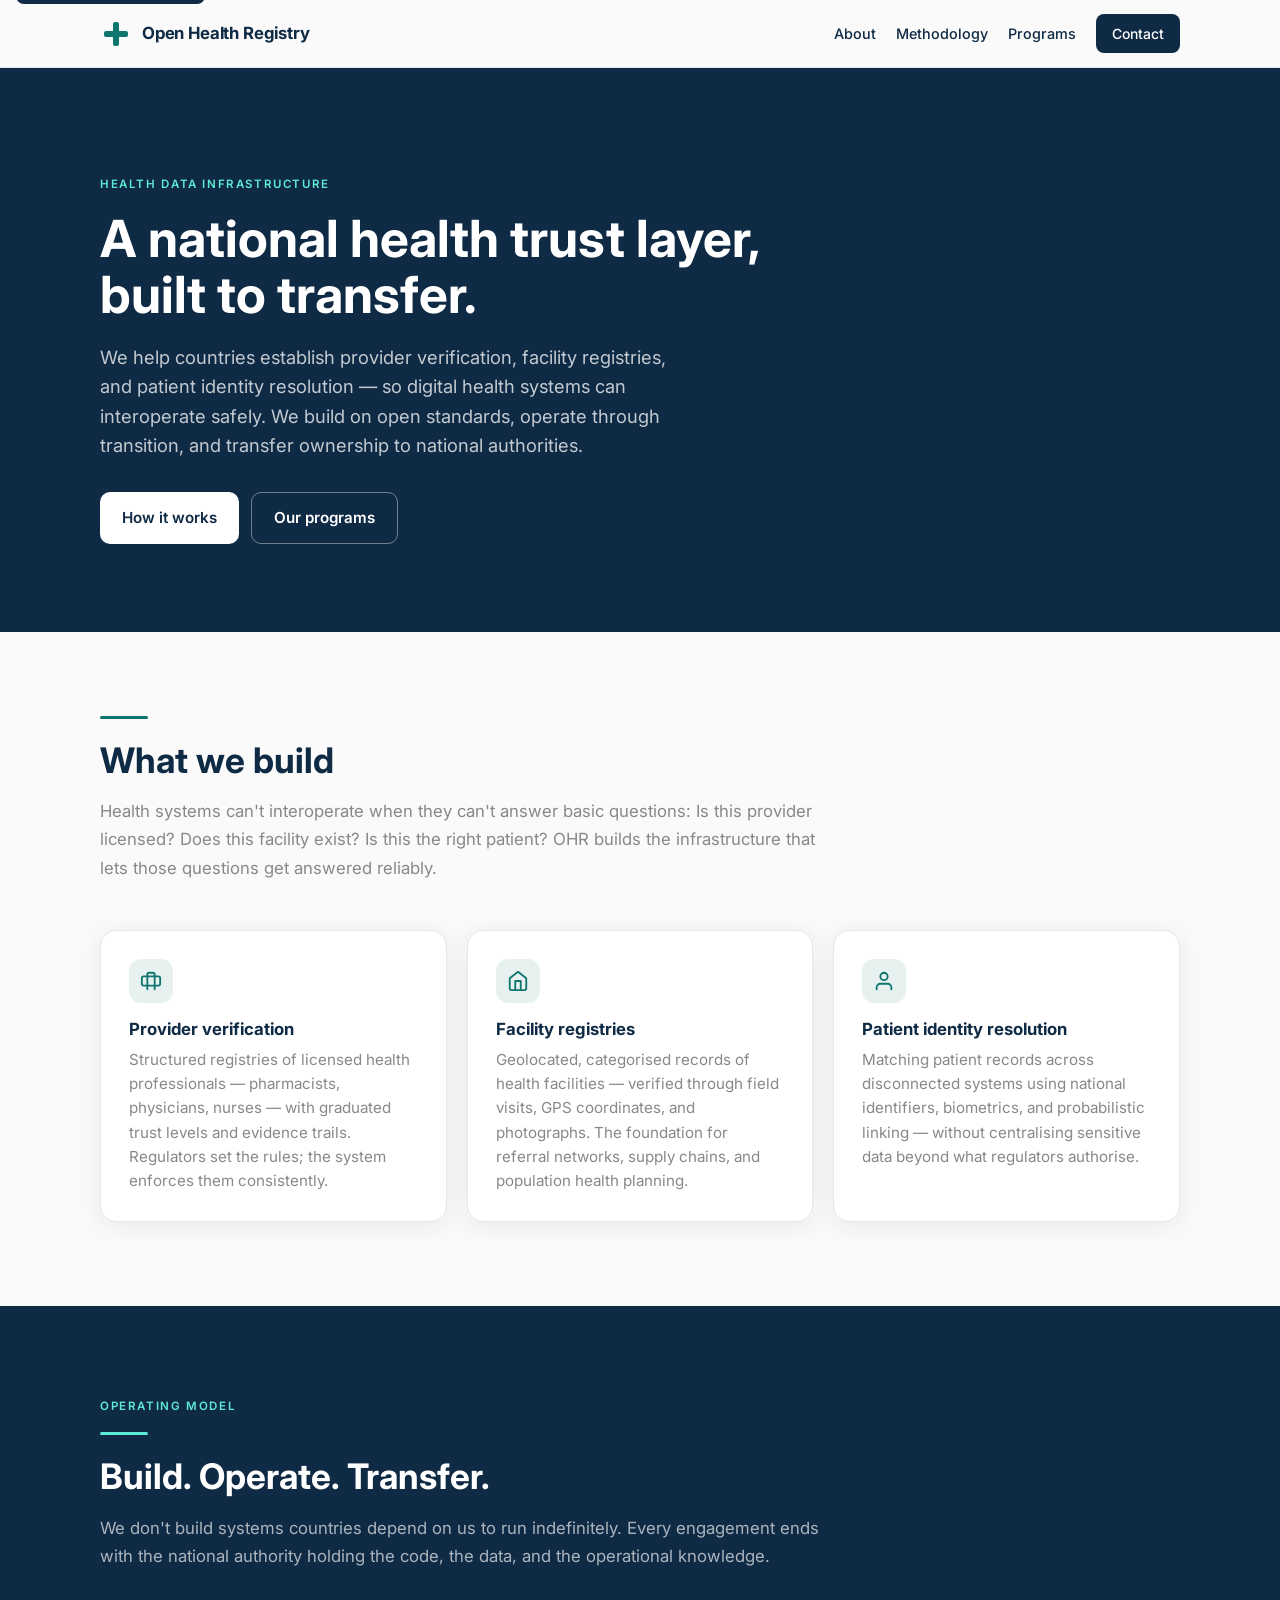
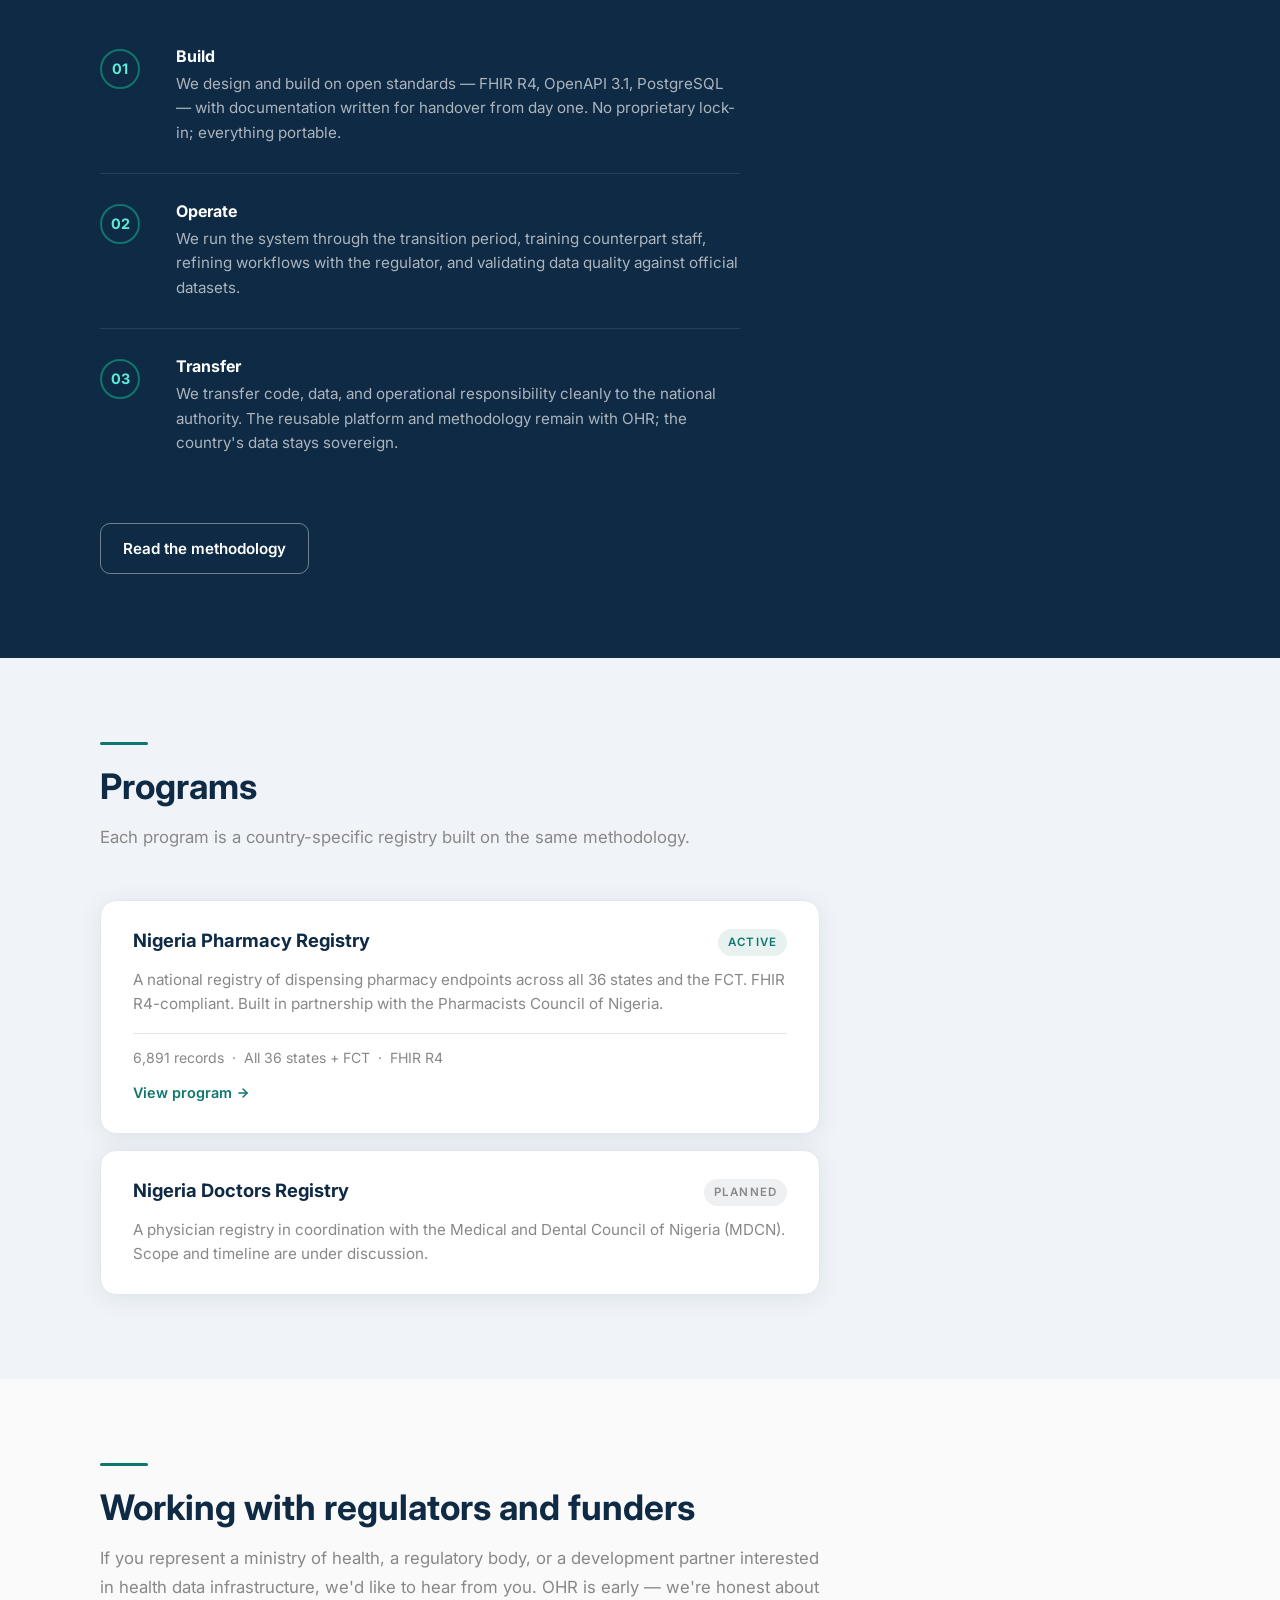
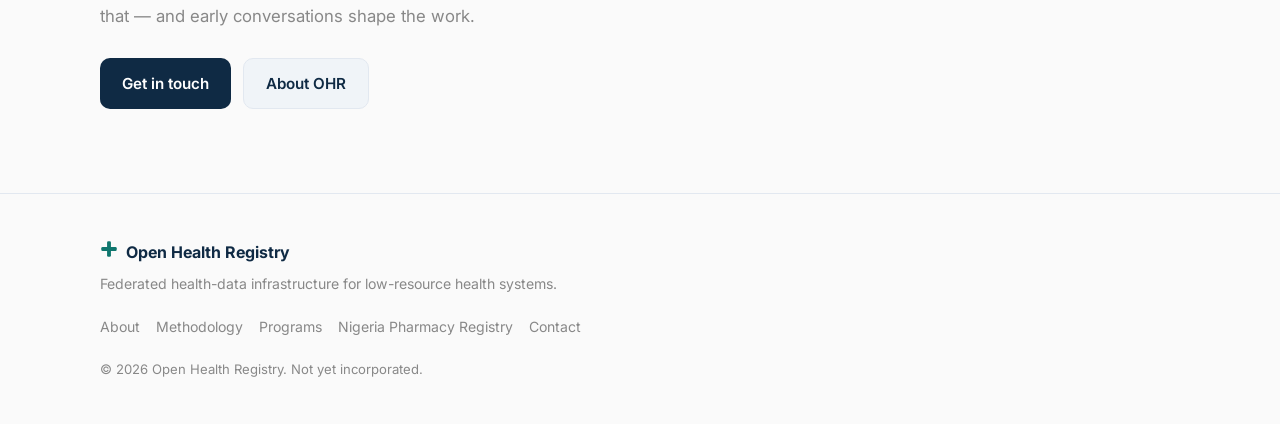
==== index.html @ f9b53a75 "Initial OHR site — plain HTML/CSS/JS, all pages Scaffolds the full Open Health Registry brochureware" ====
<!DOCTYPE html>
<html lang="en">
<head>
  <meta charset="UTF-8">
  <meta name="viewport" content="width=device-width, initial-scale=1.0">
  <title>Open Health Registry — National health trust infrastructure</title>
  <meta name="description" content="Open Health Registry helps countries establish a national health trust layer — provider verification, facility registries, and patient identity resolution — so digital health systems can interoperate safely.">
  <link rel="canonical" href="https://openhealthregistry.org/">

  <!-- Open Graph -->
  <meta property="og:title" content="Open Health Registry">
  <meta property="og:description" content="Provider verification, facility registries, and patient identity resolution for low-resource health systems.">
  <meta property="og:type" content="website">
  <meta property="og:url" content="https://openhealthregistry.org/">

  <!-- Google Fonts -->
  <link rel="preconnect" href="https://fonts.googleapis.com">
  <link rel="preconnect" href="https://fonts.gstatic.com" crossorigin>
  <link href="https://fonts.googleapis.com/css2?family=Inter:wght@400;500;600;700&display=swap" rel="stylesheet">

  <!-- Google Analytics (GA4) -->
  <script async src="https://www.googletagmanager.com/gtag/js?id=G-XXXXXXXXXX"></script>
  <script>window.dataLayer=window.dataLayer||[];function gtag(){dataLayer.push(arguments);}gtag('js',new Date());gtag('config','G-XXXXXXXXXX');</script>

  <link rel="stylesheet" href="styles.css">

  <!-- Structured Data -->
  <script type="application/ld+json">
  {
    "@context": "https://schema.org",
    "@type": "Organization",
    "name": "Open Health Registry",
    "url": "https://openhealthregistry.org",
    "description": "Federated health-data infrastructure for low-resource health systems.",
    "founder": {
      "@type": "Person",
      "name": "Bernard Fatoye",
      "jobTitle": "Founder"
    }
  }
  </script>
</head>
<body>

<a class="skip-link" href="#main">Skip to main content</a>

<!-- ── Header ──────────────────────────────────────────── -->
<header class="site-header">
  <div class="container">
    <div class="header-inner">
      <a href="/" class="brand" aria-label="Open Health Registry home">
        <span class="brand-cross" aria-hidden="true">
          <svg viewBox="0 0 28 28" fill="none" xmlns="http://www.w3.org/2000/svg">
            <rect x="11" y="2" width="6" height="24" rx="2" fill="currentColor"/>
            <rect x="2" y="11" width="24" height="6" rx="2" fill="currentColor"/>
          </svg>
        </span>
        Open Health Registry
      </a>

      <button class="nav-toggle" aria-label="Toggle navigation" aria-expanded="false">
        <span class="nav-toggle-bar"></span>
        <span class="nav-toggle-bar"></span>
        <span class="nav-toggle-bar"></span>
      </button>

      <nav class="site-nav" aria-label="Primary">
        <a href="/about.html">About</a>
        <a href="/methodology.html">Methodology</a>
        <a href="/programs/">Programs</a>
        <a href="/contact.html" class="nav-cta">Contact</a>
      </nav>
    </div>
  </div>
</header>

<!-- ── Hero ────────────────────────────────────────────── -->
<main id="main">
  <section class="hero">
    <div class="container">
      <div class="hero-inner">
        <span class="eyebrow">Health data infrastructure</span>
        <h1>A national health trust layer, built to transfer.</h1>
        <p class="hero-sub">
          We help countries establish provider verification, facility registries,
          and patient identity resolution — so digital health systems can
          interoperate safely. We build on open standards, operate through
          transition, and transfer ownership to national authorities.
        </p>
        <div class="hero-actions">
          <a href="/methodology.html" class="button primary">How it works</a>
          <a href="/programs/" class="button outline">Our programs</a>
        </div>
      </div>
    </div>
  </section>

  <!-- ── Three pillars ─────────────────────────────────── -->
  <section class="section">
    <div class="container">
      <div class="section-header reveal">
        <span class="rule"></span>
        <h2>What we build</h2>
        <p>
          Health systems can't interoperate when they can't answer basic questions:
          Is this provider licensed? Does this facility exist? Is this the right patient?
          OHR builds the infrastructure that lets those questions get answered reliably.
        </p>
      </div>

      <div class="pillar-grid">
        <div class="pillar-card reveal">
          <div class="pillar-icon" aria-hidden="true">
            <svg viewBox="0 0 24 24" fill="none" stroke="currentColor" stroke-width="2" stroke-linecap="round" stroke-linejoin="round">
              <path d="M20 7H4a2 2 0 0 0-2 2v6a2 2 0 0 0 2 2h16a2 2 0 0 0 2-2V9a2 2 0 0 0-2-2z"/>
              <path d="M16 21V5a2 2 0 0 0-2-2h-4a2 2 0 0 0-2 2v16"/>
            </svg>
          </div>
          <h3>Provider verification</h3>
          <p>
            Structured registries of licensed health professionals — pharmacists,
            physicians, nurses — with graduated trust levels and evidence trails.
            Regulators set the rules; the system enforces them consistently.
          </p>
        </div>

        <div class="pillar-card reveal">
          <div class="pillar-icon" aria-hidden="true">
            <svg viewBox="0 0 24 24" fill="none" stroke="currentColor" stroke-width="2" stroke-linecap="round" stroke-linejoin="round">
              <path d="M3 9l9-7 9 7v11a2 2 0 0 1-2 2H5a2 2 0 0 1-2-2z"/>
              <polyline points="9 22 9 12 15 12 15 22"/>
            </svg>
          </div>
          <h3>Facility registries</h3>
          <p>
            Geolocated, categorised records of health facilities — verified through
            field visits, GPS coordinates, and photographs. The foundation for
            referral networks, supply chains, and population health planning.
          </p>
        </div>

        <div class="pillar-card reveal">
          <div class="pillar-icon" aria-hidden="true">
            <svg viewBox="0 0 24 24" fill="none" stroke="currentColor" stroke-width="2" stroke-linecap="round" stroke-linejoin="round">
              <path d="M20 21v-2a4 4 0 0 0-4-4H8a4 4 0 0 0-4 4v2"/>
              <circle cx="12" cy="7" r="4"/>
            </svg>
          </div>
          <h3>Patient identity resolution</h3>
          <p>
            Matching patient records across disconnected systems using national
            identifiers, biometrics, and probabilistic linking — without centralising
            sensitive data beyond what regulators authorise.
          </p>
        </div>
      </div>
    </div>
  </section>

  <!-- ── BOT model ──────────────────────────────────────── -->
  <section class="section navy">
    <div class="container">
      <div class="section-header reveal">
        <span class="eyebrow">Operating model</span>
        <span class="rule" style="background: var(--teal-soft);"></span>
        <h2>Build. Operate. Transfer.</h2>
        <p>
          We don't build systems countries depend on us to run indefinitely.
          Every engagement ends with the national authority holding the code,
          the data, and the operational knowledge.
        </p>
      </div>

      <div class="bot-steps" style="max-width: 640px;">
        <div class="bot-step reveal">
          <span class="bot-num">01</span>
          <div>
            <h3>Build</h3>
            <p>
              We design and build on open standards — FHIR R4, OpenAPI 3.1,
              PostgreSQL — with documentation written for handover from day one.
              No proprietary lock-in; everything portable.
            </p>
          </div>
        </div>
        <div class="bot-step reveal">
          <span class="bot-num">02</span>
          <div>
            <h3>Operate</h3>
            <p>
              We run the system through the transition period, training counterpart
              staff, refining workflows with the regulator, and validating data
              quality against official datasets.
            </p>
          </div>
        </div>
        <div class="bot-step reveal">
          <span class="bot-num">03</span>
          <div>
            <h3>Transfer</h3>
            <p>
              We transfer code, data, and operational responsibility cleanly to the
              national authority. The reusable platform and methodology remain with
              OHR; the country's data stays sovereign.
            </p>
          </div>
        </div>
      </div>

      <div style="margin-top: 40px;" class="reveal">
        <a href="/methodology.html" class="button outline">Read the methodology</a>
      </div>
    </div>
  </section>

  <!-- ── Programs ───────────────────────────────────────── -->
  <section class="section surface">
    <div class="container">
      <div class="section-header reveal">
        <span class="rule"></span>
        <h2>Programs</h2>
        <p>Each program is a country-specific registry built on the same methodology.</p>
      </div>

      <div style="display: grid; gap: 16px; max-width: 720px;">
        <div class="program-card reveal">
          <div class="program-card-header">
            <h3>Nigeria Pharmacy Registry</h3>
            <span class="program-tag">Active</span>
          </div>
          <p>
            A national registry of dispensing pharmacy endpoints across all 36 states
            and the FCT. FHIR R4-compliant. Built in partnership with the Pharmacists
            Council of Nigeria.
          </p>
          <div class="program-stat">6,891 records &nbsp;·&nbsp; All 36 states + FCT &nbsp;·&nbsp; FHIR R4</div>
          <a href="/programs/nigeria-pharmacy-registry.html" class="text-link">
            View program
            <svg width="14" height="14" viewBox="0 0 24 24" fill="none" stroke="currentColor" stroke-width="2.5" stroke-linecap="round" stroke-linejoin="round" aria-hidden="true"><path d="M5 12h14"/><path d="m12 5 7 7-7 7"/></svg>
          </a>
        </div>

        <div class="program-card reveal">
          <div class="program-card-header">
            <h3>Nigeria Doctors Registry</h3>
            <span class="program-tag planned">Planned</span>
          </div>
          <p>
            A physician registry in coordination with the Medical and Dental Council
            of Nigeria (MDCN). Scope and timeline are under discussion.
          </p>
        </div>
      </div>
    </div>
  </section>

  <!-- ── CTA ────────────────────────────────────────────── -->
  <section class="section">
    <div class="container">
      <div class="section-header reveal" style="margin-bottom: 0;">
        <span class="rule"></span>
        <h2>Working with regulators and funders</h2>
        <p>
          If you represent a ministry of health, a regulatory body, or a development
          partner interested in health data infrastructure, we'd like to hear from you.
          OHR is early — we're honest about that — and early conversations shape the
          work.
        </p>
        <div style="margin-top: 28px; display: flex; gap: 12px; flex-wrap: wrap;">
          <a href="/contact.html" class="button filled">Get in touch</a>
          <a href="/about.html" class="button" style="background: var(--surface); color: var(--brand-navy); border: 1px solid var(--border);">About OHR</a>
        </div>
      </div>
    </div>
  </section>
</main>

<!-- ── Footer ──────────────────────────────────────────── -->
<footer class="site-footer">
  <div class="container">
    <div class="footer-inner">
      <div>
        <div class="footer-brand">
          <span style="color: var(--teal);" aria-hidden="true">
            <svg width="18" height="18" viewBox="0 0 28 28" fill="none"><rect x="11" y="2" width="6" height="24" rx="2" fill="currentColor"/><rect x="2" y="11" width="24" height="6" rx="2" fill="currentColor"/></svg>
          </span>
          Open Health Registry
        </div>
        <p class="footer-tagline">Federated health-data infrastructure for low-resource health systems.</p>
      </div>
      <nav class="footer-links" aria-label="Footer">
        <a href="/about.html">About</a>
        <a href="/methodology.html">Methodology</a>
        <a href="/programs/">Programs</a>
        <a href="/programs/nigeria-pharmacy-registry.html">Nigeria Pharmacy Registry</a>
        <a href="/contact.html">Contact</a>
      </nav>
      <p class="footer-copy">&copy; <span id="yr"></span> Open Health Registry. Not yet incorporated.</p>
    </div>
  </div>
</footer>

<script>document.getElementById("yr").textContent = new Date().getFullYear();</script>
<script src="script.js"></script>
</body>
</html>
---- styles.css ----
:root {
  color-scheme: light;
  --bg: #fafafa;
  --surface: #f0f4f8;
  --ink: #0f2a44;
  --body: #444444;
  --muted: #888888;
  --brand-navy: #0f2a44;
  --brand-navy-rgb: 15, 42, 68;
  --teal: #0f766e;
  --teal-rgb: 15, 118, 110;
  --teal-soft: #5eead4;
  --white-rgb: 255, 255, 255;
  --border: #e2e8f0;
  --shadow: 0 4px 24px rgba(15, 42, 68, 0.08);
  --radius: 16px;
  --container: 1080px;
  --content-column: 720px;
  --gap: 24px;
  font-synthesis: none;
  text-rendering: optimizeLegibility;
  -webkit-font-smoothing: antialiased;
}

*,
*::before,
*::after {
  box-sizing: border-box;
}

html {
  scroll-behavior: smooth;
}

body {
  margin: 0;
  font-family: "Inter", system-ui, -apple-system, sans-serif;
  font-size: 17px;
  color: var(--body);
  background: var(--bg);
  line-height: 1.65;
}

a {
  color: inherit;
  text-decoration: none;
}

img {
  max-width: 100%;
  display: block;
}

h1, h2, h3, h4 {
  font-family: "Inter", system-ui, sans-serif;
  color: var(--brand-navy);
  line-height: 1.2;
}

.sr-only {
  position: absolute;
  width: 1px;
  height: 1px;
  padding: 0;
  margin: -1px;
  overflow: hidden;
  clip: rect(0, 0, 0, 0);
  border: 0;
}

/* ── Layout ──────────────────────────────────────────── */

.container {
  width: min(100% - 32px, var(--container));
  margin: 0 auto;
}

.skip-link {
  position: absolute;
  top: -40px;
  left: 16px;
  background: var(--ink);
  color: white;
  padding: 8px 12px;
  border-radius: 8px;
  transition: top 0.2s ease;
  z-index: 999;
}

.skip-link:focus {
  top: 16px;
}

/* ── Header / Nav ────────────────────────────────────── */

.site-header {
  position: sticky;
  top: 0;
  background: rgba(250, 250, 250, 0.95);
  border-bottom: 1px solid var(--border);
  backdrop-filter: blur(10px);
  z-index: 50;
}

.header-inner {
  display: flex;
  align-items: center;
  justify-content: space-between;
  gap: var(--gap);
  padding: 14px 0;
}

.brand {
  display: flex;
  align-items: center;
  gap: 10px;
  font-weight: 700;
  color: var(--brand-navy);
  font-size: 1.05rem;
  letter-spacing: -0.01em;
  flex: 0 0 auto;
}

.brand-cross {
  display: inline-flex;
  align-items: center;
  justify-content: center;
  width: 32px;
  height: 32px;
  color: var(--teal);
}

.brand-cross svg {
  width: 28px;
  height: 28px;
}

.site-nav {
  display: flex;
  align-items: center;
  gap: 20px;
}

.site-nav a {
  font-size: 0.9rem;
  color: var(--brand-navy);
  font-weight: 500;
  transition: color 0.15s;
}

.site-nav a:hover,
.site-nav a:focus {
  color: var(--teal);
}

.nav-cta {
  background: var(--brand-navy);
  color: white !important;
  padding: 8px 16px;
  border-radius: 8px;
  font-size: 0.875rem !important;
  transition: background 0.15s !important;
}

.nav-cta:hover {
  background: #163a5d !important;
  color: white !important;
}

.nav-toggle {
  display: none;
  background: none;
  border: 1px solid var(--border);
  border-radius: 10px;
  padding: 8px 10px;
  cursor: pointer;
}

.nav-toggle-bar {
  display: block;
  width: 18px;
  height: 2px;
  margin: 4px 0;
  background: var(--ink);
  border-radius: 2px;
}

/* ── Hero ────────────────────────────────────────────── */

.hero {
  background: var(--brand-navy);
  color: white;
  padding: 100px 0 88px;
}

.hero-inner {
  max-width: var(--content-column);
}

.eyebrow {
  display: inline-block;
  text-transform: uppercase;
  letter-spacing: 0.14em;
  font-size: 0.72rem;
  font-weight: 600;
  color: var(--teal-soft);
  margin-bottom: 16px;
}

.hero h1 {
  font-size: clamp(2.2rem, 4vw, 3.2rem);
  line-height: 1.1;
  color: white;
  margin: 0 0 20px;
}

.hero-sub {
  font-size: 1.15rem;
  color: rgba(255,255,255,0.75);
  margin: 0 0 32px;
  max-width: 600px;
  line-height: 1.6;
}

.hero-actions {
  display: flex;
  flex-wrap: wrap;
  gap: 12px;
}

/* ── Buttons ─────────────────────────────────────────── */

.button {
  display: inline-flex;
  align-items: center;
  justify-content: center;
  padding: 12px 22px;
  border-radius: 10px;
  font-weight: 600;
  font-size: 0.95rem;
  transition: transform 0.15s ease, box-shadow 0.15s ease, background 0.15s ease;
  cursor: pointer;
  border: none;
}

.button.primary {
  background: white;
  color: var(--brand-navy);
}

.button.primary:hover {
  transform: translateY(-1px);
  box-shadow: 0 6px 20px rgba(0,0,0,0.15);
}

.button.outline {
  background: transparent;
  color: white;
  border: 1px solid rgba(255,255,255,0.4);
}

.button.outline:hover {
  background: rgba(255,255,255,0.08);
  transform: translateY(-1px);
}

.button.filled {
  background: var(--brand-navy);
  color: white;
}

.button.filled:hover {
  background: #163a5d;
  transform: translateY(-1px);
}

.button.teal {
  background: var(--teal);
  color: white;
}

.button.teal:hover {
  background: #0d635c;
  transform: translateY(-1px);
}

/* ── Sections ────────────────────────────────────────── */

.section {
  padding: 84px 0;
}

.section.surface {
  background: var(--surface);
}

.section.navy {
  background: var(--brand-navy);
  color: white;
}

.section.navy h2,
.section.navy h3 {
  color: white;
}

.section.navy .eyebrow {
  color: var(--teal-soft);
}

.section-header {
  max-width: var(--content-column);
  margin: 0 0 48px;
}

.section-header h2 {
  font-size: clamp(1.6rem, 3vw, 2.2rem);
  margin: 8px 0 16px;
}

.section-header p {
  font-size: 1.05rem;
  color: var(--muted);
  margin: 0;
  line-height: 1.7;
}

.section.navy .section-header p {
  color: rgba(255,255,255,0.65);
}

/* ── Rule divider ────────────────────────────────────── */

.rule {
  display: block;
  width: 48px;
  height: 3px;
  background: var(--teal);
  border-radius: 999px;
  margin: 0 0 20px;
}

/* ── Three-pillar grid ───────────────────────────────── */

.pillar-grid {
  display: grid;
  gap: 20px;
  grid-template-columns: repeat(auto-fit, minmax(240px, 1fr));
}

.pillar-card {
  background: white;
  border: 1px solid var(--border);
  border-radius: var(--radius);
  padding: 28px;
  box-shadow: var(--shadow);
}

.pillar-icon {
  width: 44px;
  height: 44px;
  border-radius: 12px;
  background: rgba(var(--teal-rgb), 0.1);
  color: var(--teal);
  display: inline-flex;
  align-items: center;
  justify-content: center;
  margin-bottom: 16px;
}

.pillar-icon svg {
  width: 22px;
  height: 22px;
}

.pillar-card h3 {
  font-size: 1.05rem;
  margin: 0 0 8px;
}

.pillar-card p {
  margin: 0;
  color: var(--muted);
  font-size: 0.95rem;
  line-height: 1.6;
}

/* ── BOT model ───────────────────────────────────────── */

.bot-steps {
  display: grid;
  gap: 0;
  counter-reset: bot;
}

.bot-step {
  display: grid;
  grid-template-columns: 56px 1fr;
  gap: 20px;
  padding: 28px 0;
  border-bottom: 1px solid rgba(255,255,255,0.1);
}

.bot-step:last-child {
  border-bottom: none;
}

.bot-num {
  width: 40px;
  height: 40px;
  border-radius: 50%;
  border: 2px solid var(--teal);
  color: var(--teal-soft);
  font-weight: 700;
  font-size: 0.9rem;
  display: inline-flex;
  align-items: center;
  justify-content: center;
  flex-shrink: 0;
  margin-top: 2px;
}

.bot-step h3 {
  font-size: 1rem;
  margin: 0 0 6px;
  color: white;
}

.bot-step p {
  margin: 0;
  color: rgba(255,255,255,0.65);
  font-size: 0.95rem;
  line-height: 1.6;
}

/* ── Programs strip ──────────────────────────────────── */

.program-card {
  background: white;
  border: 1px solid var(--border);
  border-radius: var(--radius);
  padding: 28px 32px;
  box-shadow: var(--shadow);
  display: grid;
  gap: 12px;
}

.program-card-header {
  display: flex;
  align-items: flex-start;
  justify-content: space-between;
  gap: 16px;
}

.program-tag {
  display: inline-block;
  font-size: 0.72rem;
  font-weight: 600;
  text-transform: uppercase;
  letter-spacing: 0.1em;
  padding: 4px 10px;
  border-radius: 999px;
  background: rgba(var(--teal-rgb), 0.1);
  color: var(--teal);
}

.program-tag.planned {
  background: rgba(var(--brand-navy-rgb), 0.07);
  color: var(--muted);
}

.program-card h3 {
  font-size: 1.15rem;
  margin: 0;
}

.program-card p {
  margin: 0;
  color: var(--muted);
  font-size: 0.95rem;
  line-height: 1.6;
}

.program-stat {
  font-size: 0.88rem;
  color: var(--muted);
  border-top: 1px solid var(--border);
  padding-top: 12px;
  margin-top: 4px;
}

.text-link {
  color: var(--teal);
  font-weight: 600;
  font-size: 0.9rem;
  display: inline-flex;
  align-items: center;
  gap: 4px;
  transition: color 0.15s;
}

.text-link:hover {
  color: #0d635c;
}

/* ── Validation ladder ───────────────────────────────── */

.ladder {
  display: grid;
  gap: 0;
  border: 1px solid var(--border);
  border-radius: var(--radius);
  overflow: hidden;
}

.ladder-rung {
  display: grid;
  grid-template-columns: 64px 1fr;
  gap: 0;
  border-bottom: 1px solid var(--border);
}

.ladder-rung:last-child {
  border-bottom: none;
}

.ladder-level {
  background: var(--brand-navy);
  color: var(--teal-soft);
  font-weight: 700;
  font-size: 0.85rem;
  display: flex;
  align-items: center;
  justify-content: center;
  padding: 20px 0;
}

.ladder-body {
  padding: 20px 24px;
  background: white;
}

.ladder-body strong {
  display: block;
  color: var(--brand-navy);
  margin-bottom: 4px;
  font-size: 0.95rem;
}

.ladder-body span {
  color: var(--muted);
  font-size: 0.9rem;
}

/* ── Page hero (inner pages) ─────────────────────────── */

.page-hero {
  background: var(--brand-navy);
  color: white;
  padding: 72px 0 64px;
}

.page-hero .eyebrow {
  color: var(--teal-soft);
}

.page-hero h1 {
  color: white;
  font-size: clamp(1.8rem, 3.5vw, 2.8rem);
  margin: 8px 0 16px;
}

.page-hero p {
  color: rgba(255,255,255,0.7);
  font-size: 1.05rem;
  max-width: 600px;
  margin: 0;
  line-height: 1.65;
}

/* ── Prose / content pages ───────────────────────────── */

.prose {
  max-width: var(--content-column);
}

.prose h2 {
  font-size: 1.5rem;
  margin: 48px 0 12px;
}

.prose h2:first-child {
  margin-top: 0;
}

.prose h3 {
  font-size: 1.15rem;
  margin: 32px 0 8px;
}

.prose p {
  margin: 0 0 20px;
  line-height: 1.75;
}

.prose ul {
  padding-left: 24px;
  margin: 0 0 20px;
}

.prose li {
  margin-bottom: 8px;
  line-height: 1.65;
}

/* ── Standards grid ──────────────────────────────────── */

.standards-grid {
  display: grid;
  gap: 16px;
  grid-template-columns: repeat(auto-fit, minmax(200px, 1fr));
}

.standard-item {
  background: white;
  border: 1px solid var(--border);
  border-radius: 12px;
  padding: 20px;
}

.standard-item code {
  display: block;
  font-family: "Menlo", "Monaco", monospace;
  font-size: 0.85rem;
  color: var(--teal);
  margin-bottom: 6px;
}

.standard-item p {
  margin: 0;
  font-size: 0.9rem;
  color: var(--muted);
}

/* ── Contact form ────────────────────────────────────── */

.contact-layout {
  display: grid;
  gap: 48px;
  grid-template-columns: 1fr 1.4fr;
  align-items: start;
}

.contact-info h2 {
  font-size: 1.6rem;
  margin: 8px 0 16px;
}

.contact-info p {
  color: var(--muted);
  line-height: 1.7;
  margin: 0 0 24px;
}

.contact-detail {
  display: flex;
  align-items: center;
  gap: 10px;
  font-size: 0.9rem;
  color: var(--muted);
  margin-bottom: 10px;
}

.contact-detail a {
  color: var(--teal);
}

.contact-form {
  background: white;
  border: 1px solid var(--border);
  border-radius: var(--radius);
  padding: 32px;
  box-shadow: var(--shadow);
  display: grid;
  gap: 18px;
}

.form-row {
  display: grid;
  gap: 18px;
  grid-template-columns: 1fr 1fr;
}

label {
  display: grid;
  gap: 6px;
  font-weight: 600;
  font-size: 0.875rem;
  color: var(--brand-navy);
}

input,
textarea,
select {
  padding: 11px 14px;
  border-radius: 10px;
  border: 1px solid var(--border);
  font-family: inherit;
  font-size: 0.95rem;
  color: var(--ink);
  background: var(--bg);
  transition: border-color 0.15s;
}

input:focus,
textarea:focus,
select:focus {
  outline: none;
  border-color: var(--teal);
}

textarea {
  resize: vertical;
  min-height: 120px;
}

.form-note {
  font-size: 0.82rem;
  color: var(--muted);
  margin: 0;
}

.form-status {
  font-size: 0.9rem;
  color: var(--teal);
  margin: 0;
  min-height: 1.2em;
}

.form-status.is-error {
  color: #ef4444;
}

/* ── About / founder ─────────────────────────────────── */

.founder-block {
  display: grid;
  grid-template-columns: auto 1fr;
  gap: 28px;
  align-items: start;
  background: white;
  border: 1px solid var(--border);
  border-radius: var(--radius);
  padding: 28px;
  box-shadow: var(--shadow);
}

.founder-photo {
  width: 100px;
  height: 130px;
  border-radius: 14px;
  overflow: hidden;
  background: var(--surface);
  border: 1px solid var(--border);
  flex-shrink: 0;
}

.founder-photo img {
  width: 100%;
  height: 100%;
  object-fit: cover;
  object-position: center top;
}

.founder-name {
  font-weight: 700;
  font-size: 1.05rem;
  color: var(--brand-navy);
  margin: 0 0 4px;
}

.founder-title {
  color: var(--muted);
  font-size: 0.9rem;
  margin: 0 0 12px;
}

.founder-bio {
  color: var(--body);
  font-size: 0.95rem;
  line-height: 1.7;
  margin: 0;
}

/* ── Stat bar ────────────────────────────────────────── */

.stat-bar {
  display: flex;
  flex-wrap: wrap;
  gap: 40px;
  padding: 36px 0;
  border-top: 1px solid var(--border);
  border-bottom: 1px solid var(--border);
}

.stat-item strong {
  display: block;
  font-size: 2rem;
  font-weight: 700;
  color: var(--brand-navy);
  line-height: 1;
  margin-bottom: 4px;
}

.stat-item span {
  font-size: 0.88rem;
  color: var(--muted);
}

/* ── Status notice ───────────────────────────────────── */

.status-notice {
  background: rgba(var(--teal-rgb), 0.06);
  border: 1px solid rgba(var(--teal-rgb), 0.2);
  border-radius: 12px;
  padding: 16px 20px;
  font-size: 0.9rem;
  color: var(--body);
  line-height: 1.6;
}

.status-notice strong {
  color: var(--teal);
}

/* ── Footer ──────────────────────────────────────────── */

.site-footer {
  padding: 44px 0;
  border-top: 1px solid var(--border);
  background: var(--bg);
}

.footer-inner {
  display: grid;
  gap: 20px;
}

.footer-brand {
  font-weight: 700;
  color: var(--brand-navy);
  font-size: 1rem;
  display: inline-flex;
  align-items: center;
  gap: 8px;
}

.footer-tagline {
  color: var(--muted);
  font-size: 0.88rem;
  margin: 6px 0 0;
}

.footer-links {
  display: flex;
  flex-wrap: wrap;
  gap: 16px;
}

.footer-links a {
  font-size: 0.88rem;
  color: var(--muted);
  transition: color 0.15s;
}

.footer-links a:hover {
  color: var(--teal);
}

.footer-copy {
  font-size: 0.82rem;
  color: var(--muted);
  margin: 0;
}

/* ── Reveal animations ───────────────────────────────── */

html.reveal-ready .reveal {
  opacity: 0;
  transform: translateY(16px);
  transition: opacity 0.45s ease, transform 0.45s ease;
}

html.reveal-ready .reveal.visible {
  opacity: 1;
  transform: none;
}

/* ── Responsive ──────────────────────────────────────── */

@media (max-width: 860px) {
  .nav-toggle {
    display: inline-flex;
    flex-direction: column;
    align-items: center;
    justify-content: center;
  }

  .site-nav {
    position: absolute;
    right: 16px;
    top: 68px;
    flex-direction: column;
    align-items: flex-start;
    padding: 16px;
    background: white;
    border: 1px solid var(--border);
    border-radius: 14px;
    box-shadow: var(--shadow);
    min-width: 200px;
    max-height: 0;
    opacity: 0;
    overflow: hidden;
    pointer-events: none;
    transition: max-height 0.25s ease, opacity 0.25s ease;
  }

  .site-nav.is-open {
    max-height: 320px;
    opacity: 1;
    pointer-events: auto;
  }

  .contact-layout {
    grid-template-columns: 1fr;
  }

  .form-row {
    grid-template-columns: 1fr;
  }

  .founder-block {
    grid-template-columns: 1fr;
  }
}

@media (max-width: 600px) {
  .hero {
    padding: 64px 0 60px;
  }

  .page-hero {
    padding: 56px 0 48px;
  }

  .section {
    padding: 60px 0;
  }

  .bot-step {
    grid-template-columns: 40px 1fr;
    gap: 14px;
  }

  .ladder-rung {
    grid-template-columns: 52px 1fr;
  }

  .stat-bar {
    gap: 24px;
  }
}
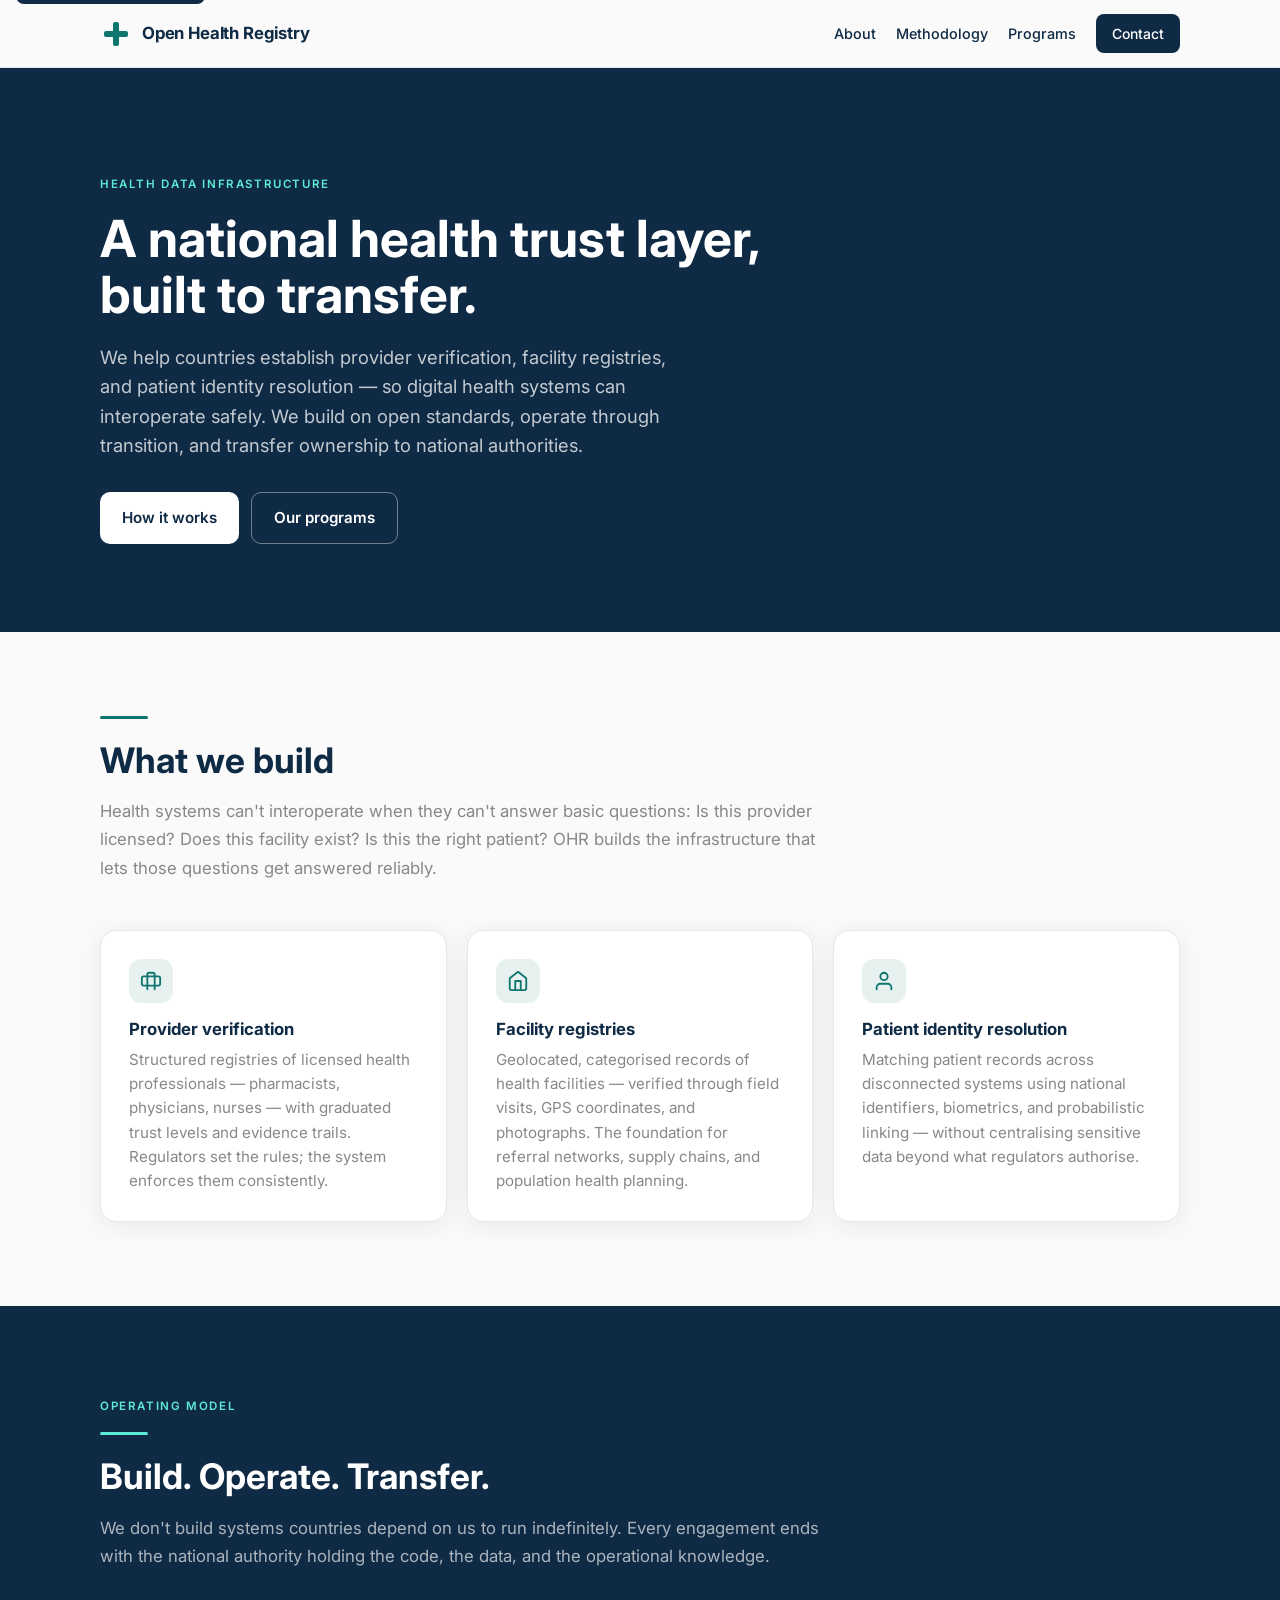
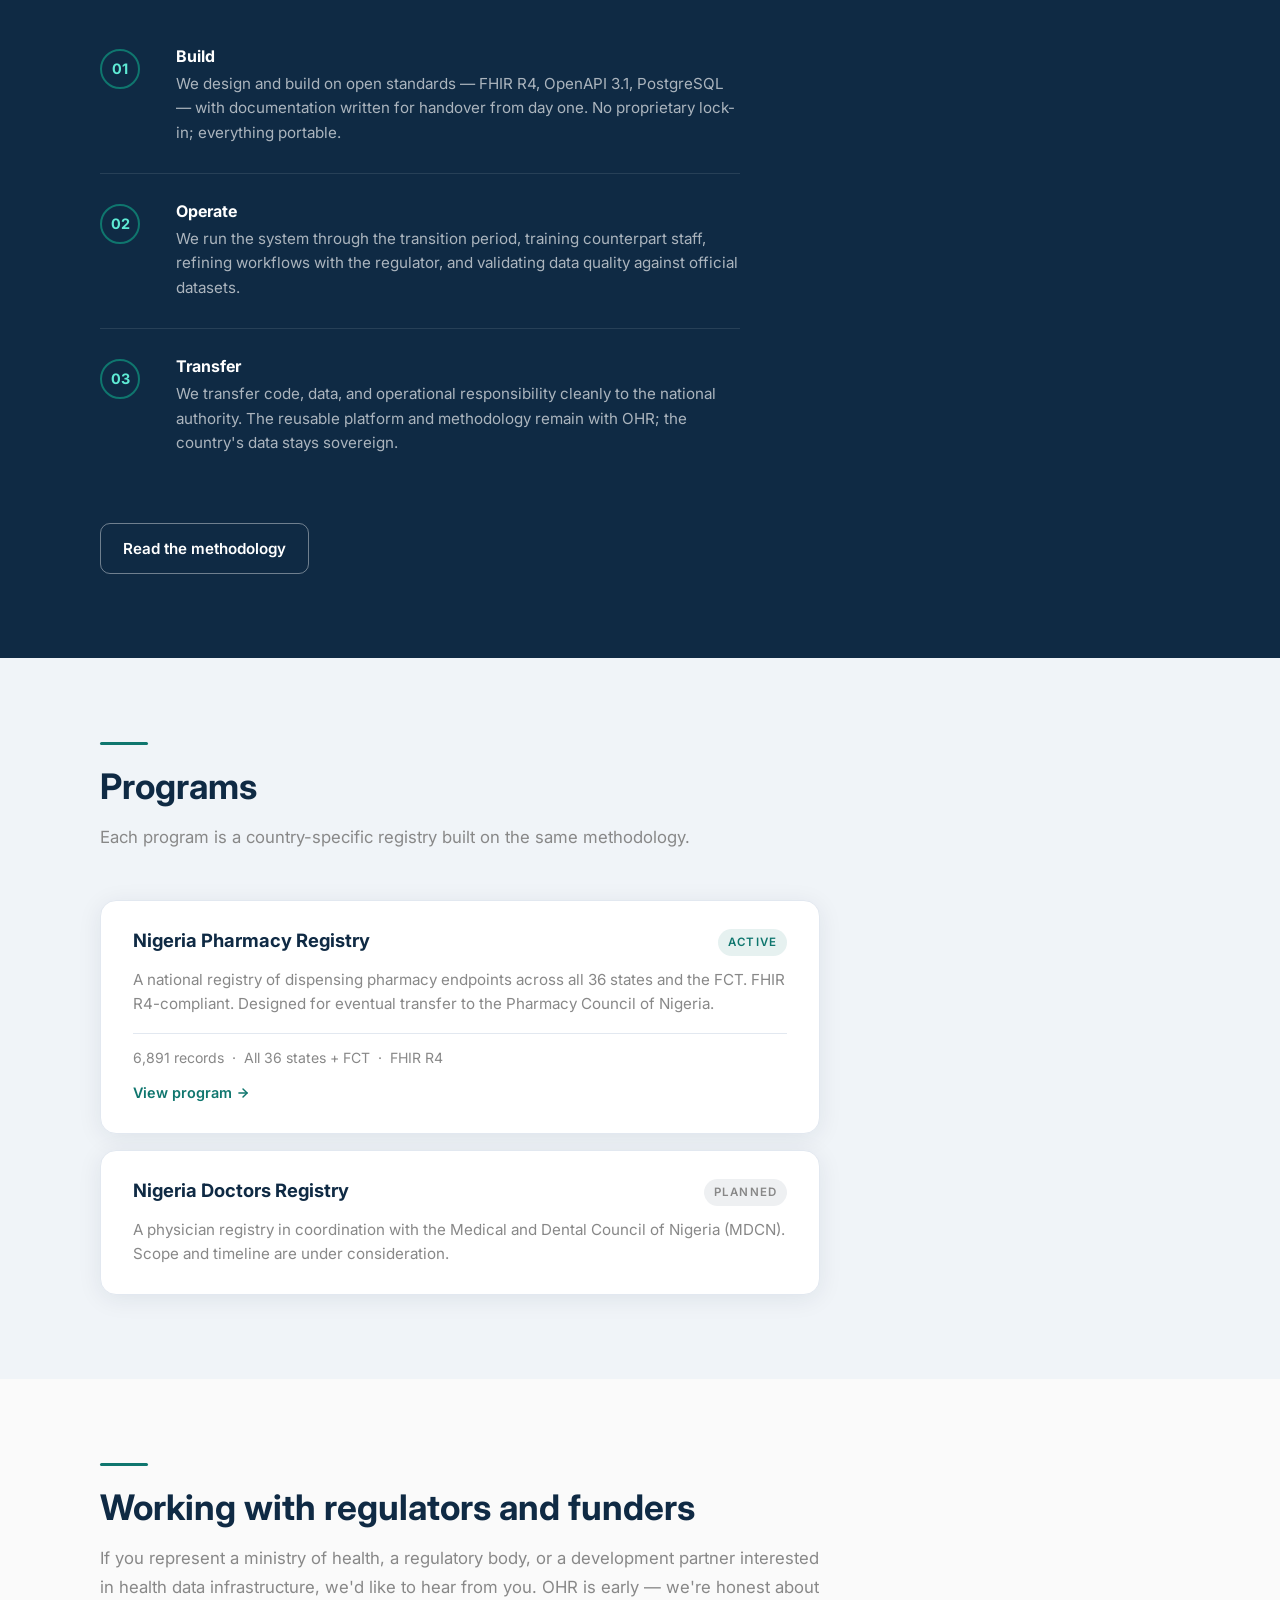
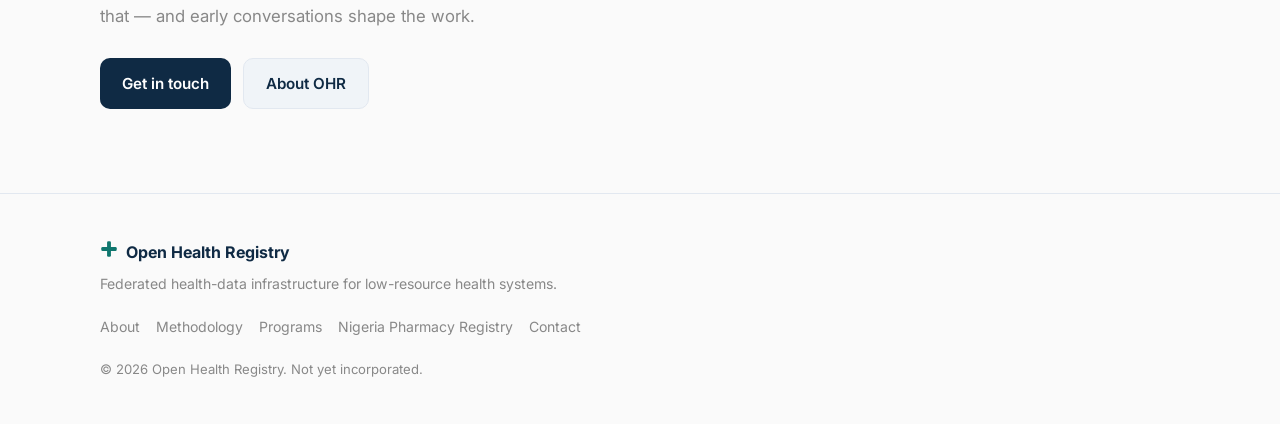
==== commit 2c082f9b: "Correct regulator name and soften partnership/status claims - Fix "Pharmacists Council of Nigeria" →" ====
--- a/index.html
+++ b/index.html
@@ -230,8 +230,8 @@
           </div>
           <p>
             A national registry of dispensing pharmacy endpoints across all 36 states
-            and the FCT. FHIR R4-compliant. Built in partnership with the Pharmacists
-            Council of Nigeria.
+            and the FCT. FHIR R4-compliant. Designed for eventual transfer to the
+            Pharmacy Council of Nigeria.
           </p>
           <div class="program-stat">6,891 records &nbsp;·&nbsp; All 36 states + FCT &nbsp;·&nbsp; FHIR R4</div>
           <a href="/programs/nigeria-pharmacy-registry.html" class="text-link">
@@ -247,7 +247,7 @@
           </div>
           <p>
             A physician registry in coordination with the Medical and Dental Council
-            of Nigeria (MDCN). Scope and timeline are under discussion.
+            of Nigeria (MDCN). Scope and timeline are under consideration.
           </p>
         </div>
       </div>
